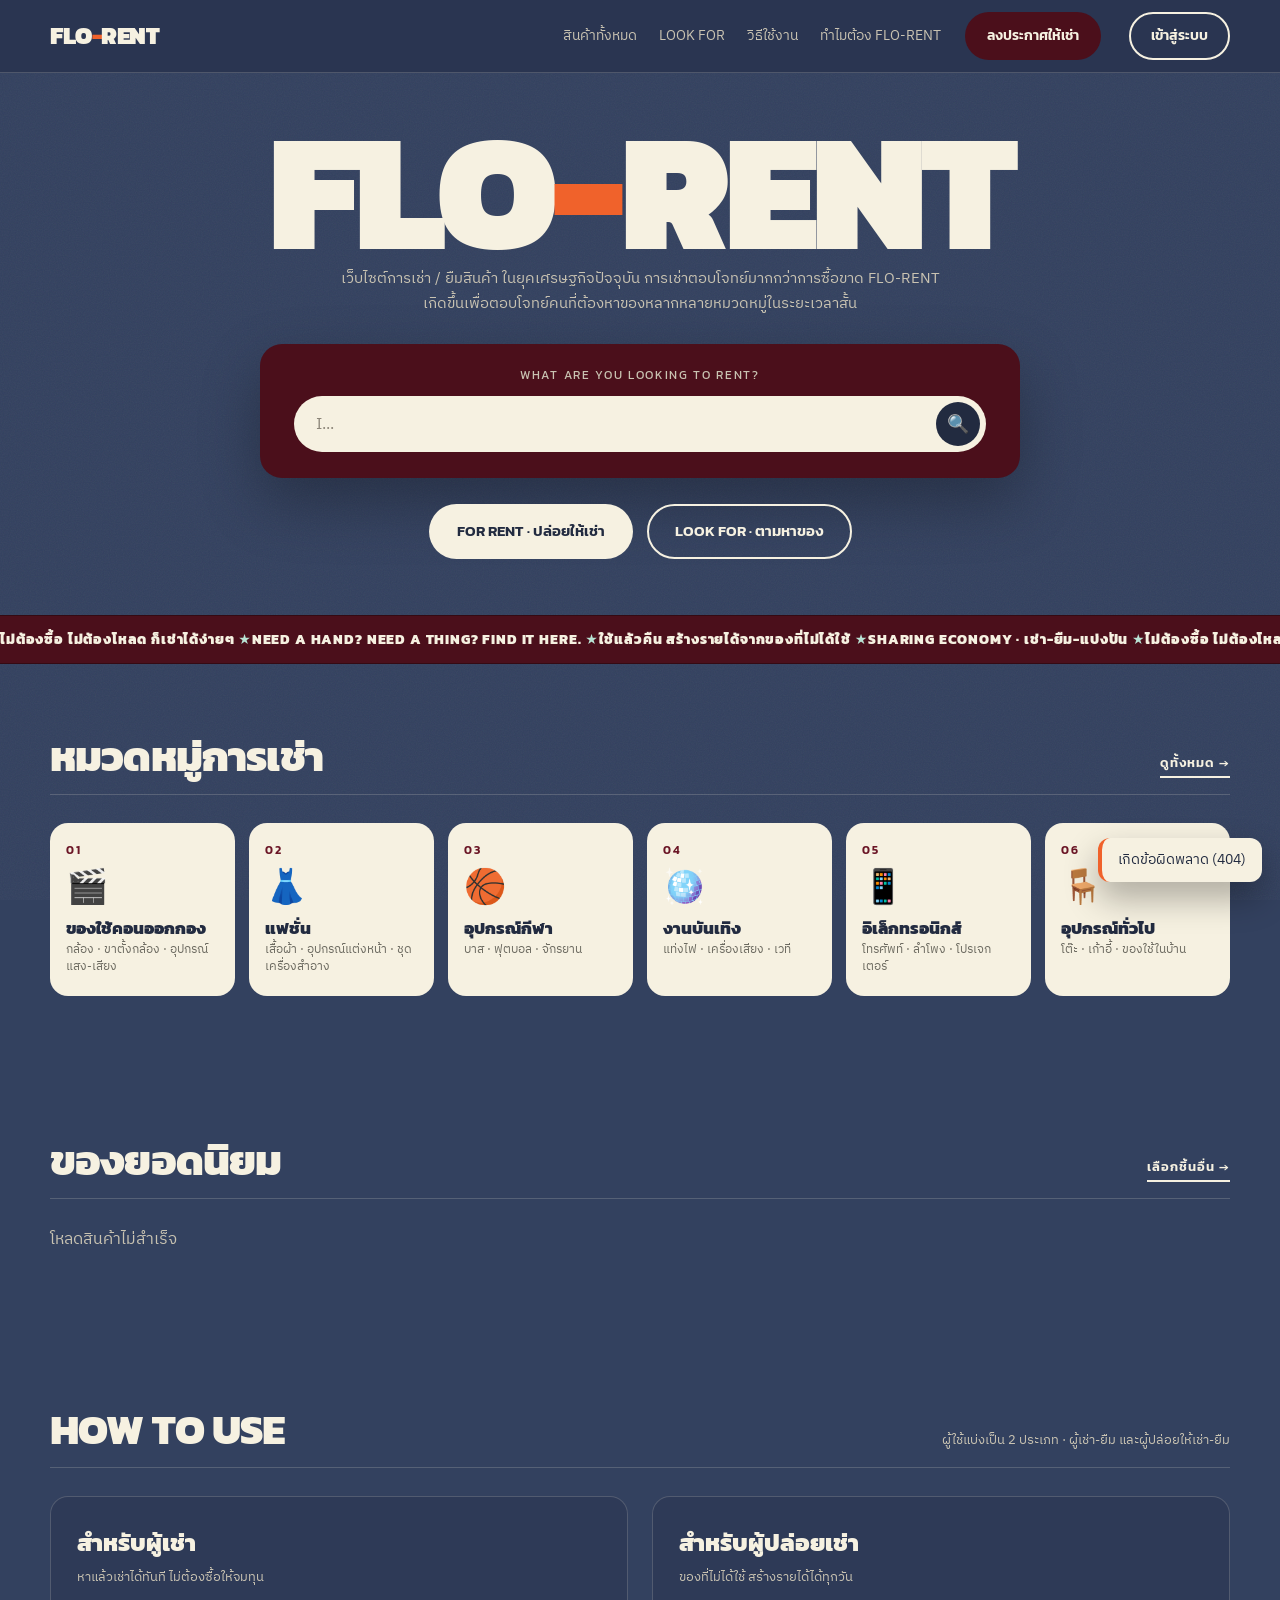
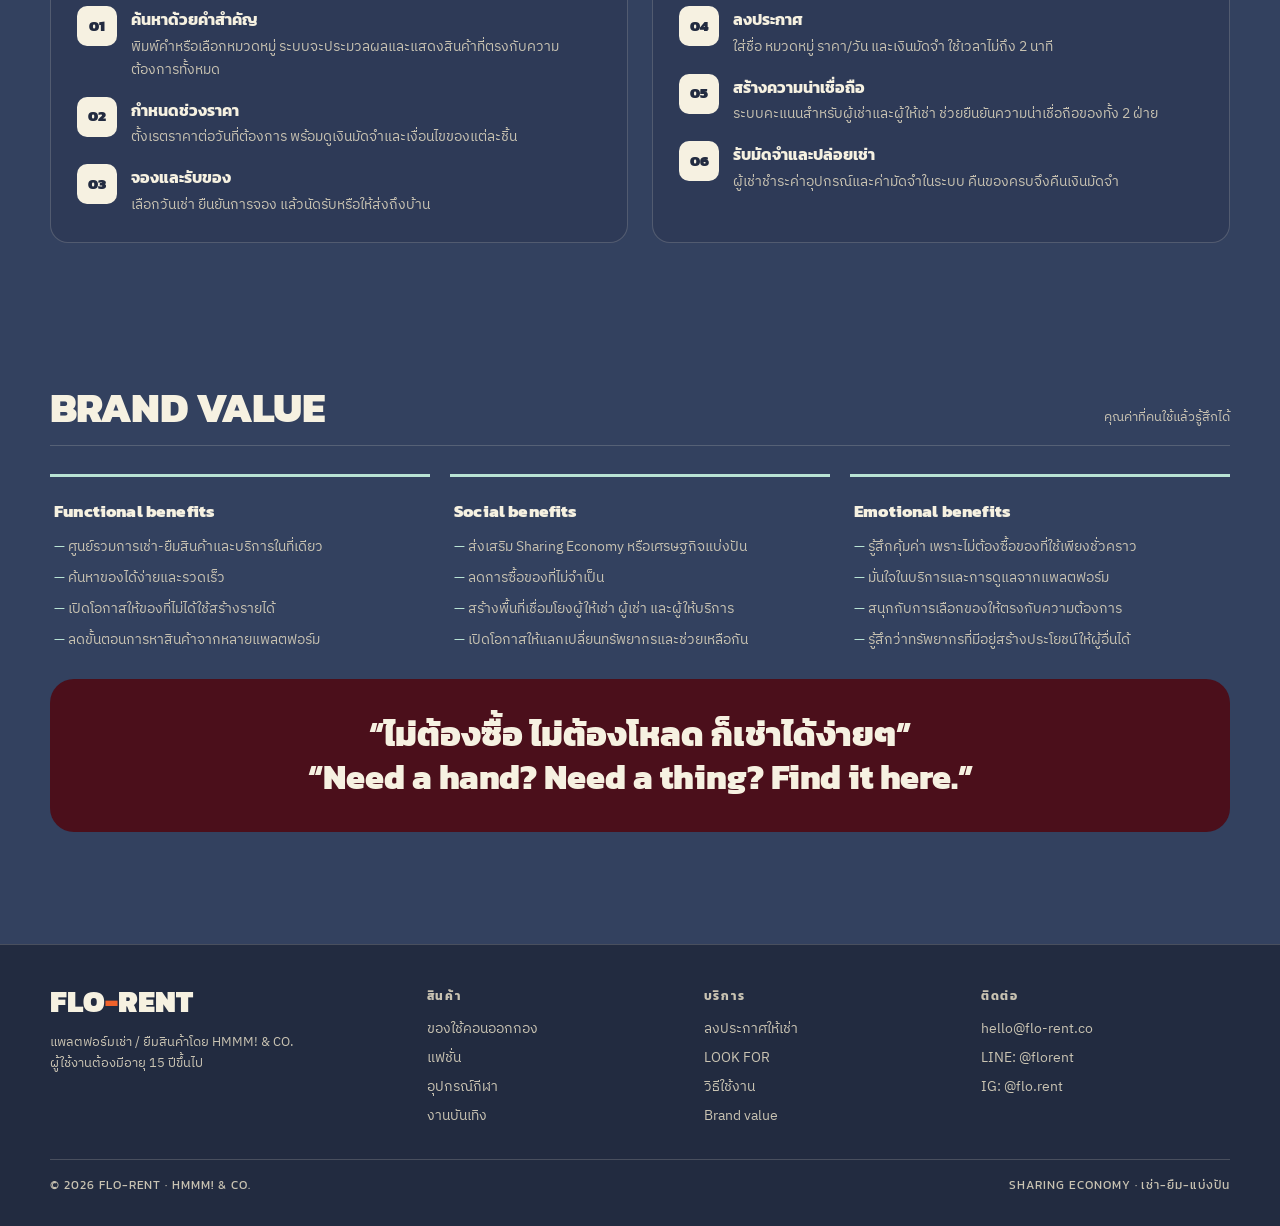
==== flo-rent-main/flo-rent-web/public/index.html @ ba498a07 "Initial commit: FLO-RENT marketplace with wallet, credit and escrow รวมทั้งระบบประกาศเช่า/ตามหา การจ" ====
<!DOCTYPE html>
<html lang="th">
<head>
<meta charset="utf-8">
<meta name="viewport" content="width=device-width, initial-scale=1">
<title>FLO-RENT · เว็บไซต์การเช่า / ยืมสินค้า</title>
<meta name="description" content="FLO-RENT แพลตฟอร์มเช่า-ยืมสินค้าในยุคเศรษฐกิจแบ่งปัน ไม่ต้องซื้อ ไม่ต้องโหลด ก็เช่าได้ง่ายๆ">
<link rel="stylesheet" href="css/style.css">
</head>
<body>
<div class="page">

  <header class="site-header">
    <div class="container header-inner">
      <a class="logo" href="index.html">FLO<span>-</span>RENT</a>
      <nav class="nav">
        <a href="browse.html">สินค้าทั้งหมด</a>
        <a href="look-for.html">LOOK FOR</a>
        <a href="index.html#how">วิธีใช้งาน</a>
        <a href="index.html#value">ทำไมต้อง FLO-RENT</a>
      </nav>
      <a class="btn btn-maroon btn-sm" href="post.html">ลงประกาศให้เช่า</a>
    </div>
  </header>

  <main>
    <section class="hero container">
      <h1 class="wordmark">FLO<em>-</em>RENT</h1>
      <p class="hero-copy">
        เว็บไซต์การเช่า / ยืมสินค้า ในยุคเศรษฐกิจปัจจุบัน การเช่าตอบโจทย์มากกว่าการซื้อขาด
        FLO-RENT เกิดขึ้นเพื่อตอบโจทย์คนที่ต้องหาของหลากหลายหมวดหมู่ในระยะเวลาสั้น
      </p>

      <form class="search-panel" action="browse.html" method="get" data-search-form>
        <p>What are you looking to rent?</p>
        <div class="search-bar">
          <input type="search" name="q" id="hero-search" placeholder="I..." aria-label="ค้นหาสิ่งที่ต้องการเช่า">
          <button type="submit" aria-label="ค้นหา">🔍</button>
        </div>
      </form>

      <div class="hero-actions">
        <a class="btn btn-cream" href="post.html">FOR RENT · ปล่อยให้เช่า</a>
        <a class="btn btn-outline" href="look-for.html">LOOK FOR · ตามหาของ</a>
      </div>
    </section>

    <div class="ticker" aria-hidden="true">
      <div class="ticker-track">
        <span>ไม่ต้องซื้อ ไม่ต้องโหลด ก็เช่าได้ง่ายๆ</span><span>Need a hand? Need a thing? Find it here.</span>
        <span>ใช้แล้วคืน สร้างรายได้จากของที่ไม่ได้ใช้</span><span>Sharing economy · เช่า-ยืม-แบ่งปัน</span>
        <span>ไม่ต้องซื้อ ไม่ต้องโหลด ก็เช่าได้ง่ายๆ</span><span>Need a hand? Need a thing? Find it here.</span>
        <span>ใช้แล้วคืน สร้างรายได้จากของที่ไม่ได้ใช้</span><span>Sharing economy · เช่า-ยืม-แบ่งปัน</span>
      </div>
    </div>

    <section class="section container" id="categories">
      <div class="section-head">
        <h2>หมวดหมู่การเช่า</h2>
        <a class="link-arrow" href="browse.html">ดูทั้งหมด →</a>
      </div>
      <div class="category-grid" id="category-grid"></div>
    </section>

    <section class="section container" id="featured">
      <div class="section-head">
        <h2>ของยอดนิยม</h2>
        <a class="link-arrow" href="browse.html">เลือกชิ้นอื่น →</a>
      </div>
      <div class="grid-4" id="featured-grid"></div>
    </section>

    <section class="section container" id="how">
      <div class="section-head">
        <h2>How to use</h2>
        <span class="muted" style="font-size:13px">ผู้ใช้แบ่งเป็น 2 ประเภท · ผู้เช่า-ยืม และผู้ปล่อยให้เช่า-ยืม</span>
      </div>
      <div class="how-grid">
        <div class="how-col">
          <h3>สำหรับผู้เช่า</h3>
          <p class="tag">หาแล้วเช่าได้ทันที ไม่ต้องซื้อให้จมทุน</p>
          <ol class="steps">
            <li><span class="num">01</span><div><h4>ค้นหาด้วยคำสำคัญ</h4><p>พิมพ์คำหรือเลือกหมวดหมู่ ระบบจะประมวลผลและแสดงสินค้าที่ตรงกับความต้องการทั้งหมด</p></div></li>
            <li><span class="num">02</span><div><h4>กำหนดช่วงราคา</h4><p>ตั้งเรตราคาต่อวันที่ต้องการ พร้อมดูเงินมัดจำและเงื่อนไขของแต่ละชิ้น</p></div></li>
            <li><span class="num">03</span><div><h4>จองและรับของ</h4><p>เลือกวันเช่า ยืนยันการจอง แล้วนัดรับหรือให้ส่งถึงบ้าน</p></div></li>
          </ol>
        </div>
        <div class="how-col">
          <h3>สำหรับผู้ปล่อยเช่า</h3>
          <p class="tag">ของที่ไม่ได้ใช้ สร้างรายได้ได้ทุกวัน</p>
          <ol class="steps">
            <li><span class="num">04</span><div><h4>ลงประกาศ</h4><p>ใส่ชื่อ หมวดหมู่ ราคา/วัน และเงินมัดจำ ใช้เวลาไม่ถึง 2 นาที</p></div></li>
            <li><span class="num">05</span><div><h4>สร้างความน่าเชื่อถือ</h4><p>ระบบคะแนนสำหรับผู้เช่าและผู้ให้เช่า ช่วยยืนยันความน่าเชื่อถือของทั้ง 2 ฝ่าย</p></div></li>
            <li><span class="num">06</span><div><h4>รับมัดจำและปล่อยเช่า</h4><p>ผู้เช่าชำระค่าอุปกรณ์และค่ามัดจำในระบบ คืนของครบจึงคืนเงินมัดจำ</p></div></li>
          </ol>
        </div>
      </div>
    </section>

    <section class="section container" id="value">
      <div class="section-head">
        <h2>Brand value</h2>
        <span class="muted" style="font-size:13px">คุณค่าที่คนใช้แล้วรู้สึกได้</span>
      </div>
      <div class="value-grid">
        <article class="value-card">
          <h3>Functional benefits</h3>
          <ul>
            <li>ศูนย์รวมการเช่า-ยืมสินค้าและบริการในที่เดียว</li>
            <li>ค้นหาของได้ง่ายและรวดเร็ว</li>
            <li>เปิดโอกาสให้ของที่ไม่ได้ใช้สร้างรายได้</li>
            <li>ลดขั้นตอนการหาสินค้าจากหลายแพลตฟอร์ม</li>
          </ul>
        </article>
        <article class="value-card">
          <h3>Social benefits</h3>
          <ul>
            <li>ส่งเสริม Sharing Economy หรือเศรษฐกิจแบ่งปัน</li>
            <li>ลดการซื้อของที่ไม่จำเป็น</li>
            <li>สร้างพื้นที่เชื่อมโยงผู้ให้เช่า ผู้เช่า และผู้ให้บริการ</li>
            <li>เปิดโอกาสให้แลกเปลี่ยนทรัพยากรและช่วยเหลือกัน</li>
          </ul>
        </article>
        <article class="value-card">
          <h3>Emotional benefits</h3>
          <ul>
            <li>รู้สึกคุ้มค่า เพราะไม่ต้องซื้อของที่ใช้เพียงชั่วคราว</li>
            <li>มั่นใจในบริการและการดูแลจากแพลตฟอร์ม</li>
            <li>สนุกกับการเลือกของให้ตรงกับความต้องการ</li>
            <li>รู้สึกว่าทรัพยากรที่มีอยู่สร้างประโยชน์ให้ผู้อื่นได้</li>
          </ul>
        </article>
      </div>
      <div class="quote-band">
        <p>“ไม่ต้องซื้อ ไม่ต้องโหลด ก็เช่าได้ง่ายๆ”<br>“Need a hand? Need a thing? Find it here.”</p>
      </div>
    </section>
  </main>

  <footer class="site-footer">
    <div class="container">
      <div class="footer-grid">
        <div>
          <span class="footer-logo">FLO<span>-</span>RENT</span>
          <p class="footer-note">แพลตฟอร์มเช่า / ยืมสินค้าโดย HMMM! &amp; CO.<br>ผู้ใช้งานต้องมีอายุ 15 ปีขึ้นไป</p>
        </div>
        <div>
          <h4>สินค้า</h4>
          <ul>
            <li><a href="browse.html?cat=crew">ของใช้คอนออกกอง</a></li>
            <li><a href="browse.html?cat=fashion">แฟชั่น</a></li>
            <li><a href="browse.html?cat=sport">อุปกรณ์กีฬา</a></li>
            <li><a href="browse.html?cat=party">งานบันเทิง</a></li>
          </ul>
        </div>
        <div>
          <h4>บริการ</h4>
          <ul>
            <li><a href="post.html">ลงประกาศให้เช่า</a></li>
            <li><a href="look-for.html">LOOK FOR</a></li>
            <li><a href="index.html#how">วิธีใช้งาน</a></li>
            <li><a href="index.html#value">Brand value</a></li>
          </ul>
        </div>
        <div>
          <h4>ติดต่อ</h4>
          <ul>
            <li>hello@flo-rent.co</li>
            <li>LINE: @florent</li>
            <li>IG: @flo.rent</li>
          </ul>
        </div>
      </div>
      <div class="footer-bottom">
        <span>© 2026 FLO-RENT · HMMM! &amp; CO.</span>
        <span>Sharing economy · เช่า-ยืม-แบ่งปัน</span>
      </div>
    </div>
  </footer>
</div>
<script src="js/data.js"></script>
<script src="js/api.js"></script>
<script src="js/app.js"></script>
</body>
</html>
---- flo-rent-main/flo-rent-web/public/css/style.css ----
@import url('https://fonts.googleapis.com/css2?family=Kanit:wght@400;600;800;900&family=IBM+Plex+Sans+Thai:wght@400;500;600&display=swap');

:root {
  --ink: #33415f;
  --ink-2: #2a3550;
  --ink-3: #222b40;
  --cream: #f6f1e1;
  --cream-2: #ece5d1;
  --cream-dim: #c9c3b2;
  --maroon: #4b0f1b;
  --maroon-2: #6b1626;
  --mint: #b9e3d4;
  --yellow: #f6dc66;
  --orange: #f0622b;
  --line: rgba(246, 241, 225, 0.18);
  --radius: 18px;
  --display: 'Kanit', 'Noto Sans Thai', system-ui, sans-serif;
  --body: 'IBM Plex Sans Thai', 'Kanit', system-ui, sans-serif;
}

* { box-sizing: border-box; }

[hidden] { display: none !important; }

html { scroll-behavior: smooth; }

body {
  margin: 0;
  background: var(--ink);
  color: var(--cream);
  font-family: var(--body);
  font-size: 16px;
  line-height: 1.65;
  -webkit-font-smoothing: antialiased;
}

body::before {
  content: '';
  position: fixed;
  inset: 0;
  z-index: 0;
  pointer-events: none;
  opacity: 0.06;
  background-image: url("data:image/svg+xml,%3Csvg xmlns='http://www.w3.org/2000/svg' width='280' height='280'%3E%3Cfilter id='n'%3E%3CfeTurbulence type='fractalNoise' baseFrequency='0.85' numOctaves='3'/%3E%3C/filter%3E%3Crect width='100%25' height='100%25' filter='url(%23n)'/%3E%3C/svg%3E");
}

a { color: inherit; text-decoration: none; }
img { max-width: 100%; }

.page { position: relative; z-index: 1; }

.container {
  width: min(1180px, 100% - 48px);
  margin-inline: auto;
}

/* ---------- typography ---------- */
.display {
  font-family: var(--display);
  font-weight: 900;
  text-transform: uppercase;
  line-height: 0.86;
  letter-spacing: -0.02em;
  margin: 0;
}
.display-sm { font-size: clamp(28px, 4vw, 44px); }
.eyebrow {
  font-family: var(--display);
  text-transform: uppercase;
  letter-spacing: 0.18em;
  font-size: 12px;
  font-weight: 600;
  color: var(--cream-dim);
  margin: 0 0 8px;
}
.muted { color: var(--cream-dim); }
.stars { color: var(--yellow); font-weight: 600; }
h1, h2, h3 { font-family: var(--display); font-weight: 800; }
p { margin: 0 0 12px; }

.section { padding: 72px 0; }
.section-head {
  display: flex;
  align-items: flex-end;
  justify-content: space-between;
  gap: 24px;
  margin-bottom: 28px;
  border-bottom: 1px solid var(--line);
  padding-bottom: 16px;
}
.section-head h2 {
  font-size: clamp(26px, 3.6vw, 42px);
  margin: 0;
  text-transform: uppercase;
  letter-spacing: -0.02em;
  line-height: 1;
}
.link-arrow {
  font-family: var(--display);
  font-weight: 600;
  text-transform: uppercase;
  font-size: 13px;
  letter-spacing: 0.08em;
  white-space: nowrap;
  border-bottom: 2px solid var(--cream);
  padding-bottom: 2px;
}

/* ---------- header ---------- */
.site-header {
  position: sticky;
  top: 0;
  z-index: 30;
  background: rgba(42, 53, 80, 0.94);
  backdrop-filter: blur(10px);
  border-bottom: 1px solid var(--line);
}
.header-inner {
  display: flex;
  align-items: center;
  gap: 24px;
  min-height: 72px;
}
.logo {
  font-family: var(--display);
  font-weight: 900;
  font-size: 24px;
  letter-spacing: -0.02em;
  text-transform: uppercase;
  line-height: 1;
}
.logo span { color: var(--orange); }
.nav {
  display: flex;
  gap: 22px;
  margin-left: auto;
  font-size: 14px;
}
.nav a { color: var(--cream-dim); transition: color 0.15s ease; }
.nav a:hover, .nav a.is-active { color: var(--cream); }

/* ---------- buttons ---------- */
.btn {
  display: inline-flex;
  align-items: center;
  justify-content: center;
  gap: 8px;
  font-family: var(--display);
  font-weight: 600;
  font-size: 15px;
  padding: 13px 26px;
  border-radius: 999px;
  border: 2px solid transparent;
  cursor: pointer;
  transition: transform 0.15s ease, background 0.15s ease, color 0.15s ease;
  text-align: center;
}
.btn:hover { transform: translateY(-2px); }
.btn:focus-visible, a:focus-visible, button:focus-visible, input:focus-visible, select:focus-visible, textarea:focus-visible {
  outline: 3px solid var(--yellow);
  outline-offset: 2px;
}
.btn-maroon { background: var(--maroon); color: var(--cream); }
.btn-maroon:hover { background: var(--maroon-2); }
.btn-cream { background: var(--cream); color: var(--ink-3); }
.btn-outline { background: transparent; color: var(--cream); border-color: var(--cream); }
.btn-outline:hover { background: var(--cream); color: var(--ink-3); }
.btn-sm { padding: 10px 20px; font-size: 14px; }
.btn-block { display: flex; width: 100%; }

/* ---------- hero ---------- */
.hero { padding: 48px 0 56px; text-align: center; }
.hero .wordmark {
  font-family: var(--display);
  font-weight: 900;
  text-transform: uppercase;
  font-size: clamp(56px, 14vw, 168px);
  line-height: 0.82;
  letter-spacing: -0.035em;
  margin: 0 auto 8px;
}
.hero .wordmark em { font-style: normal; color: var(--orange); }
.hero-sub {
  font-family: var(--display);
  font-size: clamp(17px, 2.2vw, 24px);
  font-weight: 600;
  margin: 18px 0 6px;
}
.hero-copy {
  max-width: 620px;
  margin: 0 auto 28px;
  color: var(--cream-dim);
  font-size: 15px;
}

.search-panel {
  background: var(--maroon);
  border-radius: 22px;
  padding: 22px clamp(18px, 3vw, 34px) 26px;
  max-width: 760px;
  margin: 0 auto 26px;
  box-shadow: 0 24px 60px rgba(0, 0, 0, 0.28);
}
.search-panel p {
  font-family: var(--display);
  text-transform: uppercase;
  letter-spacing: 0.14em;
  font-size: 12px;
  color: var(--cream-dim);
  margin-bottom: 10px;
}
.search-bar {
  display: flex;
  gap: 8px;
  background: var(--cream);
  border-radius: 999px;
  padding: 6px 6px 6px 22px;
  align-items: center;
}
.search-bar input {
  flex: 1;
  border: 0;
  background: transparent;
  font-family: var(--body);
  font-size: 16px;
  color: var(--ink-3);
  min-width: 0;
  padding: 8px 0;
}
.search-bar input::placeholder { color: #8b8578; }
.search-bar button {
  border: 0;
  background: var(--ink-3);
  color: var(--cream);
  width: 44px;
  height: 44px;
  border-radius: 50%;
  font-size: 18px;
  cursor: pointer;
  flex: none;
}
.search-bar button:hover { background: var(--maroon); }

.hero-actions { display: flex; gap: 14px; justify-content: center; flex-wrap: wrap; }
.hero-actions .btn { min-width: 190px; }

/* ---------- ticker ---------- */
.ticker {
  background: var(--maroon);
  border-block: 1px solid rgba(0, 0, 0, 0.3);
  overflow: hidden;
  position: relative;
  z-index: 1;
}
.ticker-track {
  display: flex;
  width: max-content;
  animation: ticker 32s linear infinite;
}
.ticker-track span {
  font-family: var(--display);
  font-weight: 800;
  text-transform: uppercase;
  letter-spacing: 0.06em;
  font-size: 14px;
  padding: 12px 0;
  white-space: nowrap;
}
.ticker-track span::after { content: ' ★ '; color: var(--mint); }
@keyframes ticker { from { transform: translateX(0); } to { transform: translateX(-50%); } }
@media (prefers-reduced-motion: reduce) { .ticker-track { animation: none; } }

/* ---------- categories ---------- */
.category-grid {
  display: grid;
  grid-template-columns: repeat(6, 1fr);
  gap: 14px;
}
.cat-card {
  display: flex;
  flex-direction: column;
  gap: 4px;
  background: var(--cream);
  color: var(--ink-3);
  border-radius: var(--radius);
  padding: 18px 16px 20px;
  position: relative;
  min-height: 168px;
  transition: transform 0.18s ease, box-shadow 0.18s ease;
}
.cat-card:hover { transform: translateY(-4px); box-shadow: 0 18px 34px rgba(0, 0, 0, 0.28); }
.cat-num {
  font-family: var(--display);
  font-weight: 600;
  font-size: 12px;
  letter-spacing: 0.14em;
  color: var(--maroon-2);
}
.cat-emoji { font-size: 34px; line-height: 1; margin: 6px 0 10px; }
.cat-name { font-family: var(--display); font-weight: 800; font-size: 17px; line-height: 1.15; }
.cat-sub { font-size: 12px; color: #6c6a60; line-height: 1.4; }

/* ---------- item grid ---------- */
.grid-4 { display: grid; grid-template-columns: repeat(4, 1fr); gap: 20px; }
.grid-3 { display: grid; grid-template-columns: repeat(3, 1fr); gap: 20px; }

.item-card {
  background: var(--cream);
  color: var(--ink-3);
  border-radius: var(--radius);
  overflow: hidden;
  display: flex;
  flex-direction: column;
  transition: transform 0.18s ease, box-shadow 0.18s ease;
}
.item-card:hover { transform: translateY(-4px); box-shadow: 0 20px 40px rgba(0, 0, 0, 0.3); }
.item-body { padding: 14px 16px 18px; display: flex; flex-direction: column; gap: 4px; }
.item-title { font-size: 15px; margin: 0; line-height: 1.35; min-height: 40px; }
.item-meta { font-size: 12px; color: #6c6a60; margin: 0; }
.item-meta .stars { color: var(--maroon-2); }
.item-price { margin: 6px 0 0; display: flex; align-items: baseline; gap: 4px; }
.item-price strong { font-family: var(--display); font-size: 22px; font-weight: 900; }
.item-price span { font-size: 12px; color: #6c6a60; }
.item-fine { font-size: 11.5px; color: #7d7a6f; margin: 0; }

.thumb {
  position: relative;
  aspect-ratio: 4 / 3;
  display: flex;
  align-items: center;
  justify-content: center;
  background: var(--ink-2);
}
.thumb-lg { aspect-ratio: 1 / 1; border-radius: 24px; margin-bottom: 24px; }
.thumb-emoji { font-size: clamp(44px, 6vw, 76px); filter: drop-shadow(0 10px 18px rgba(0, 0, 0, 0.35)); }
.thumb .chip { position: absolute; top: 10px; left: 10px; }
.thumb-crew    { background: linear-gradient(150deg, #2b3a55, #556b8f); }
.thumb-fashion { background: linear-gradient(150deg, #4b0f1b, #8c3340); }
.thumb-sport   { background: linear-gradient(150deg, #1f4d3f, #4b9377); }
.thumb-party   { background: linear-gradient(150deg, #3b1f4d, #7a4597); }
.thumb-gadget  { background: linear-gradient(150deg, #23344f, #3d6f92); }
.thumb-general { background: linear-gradient(150deg, #4a3a20, #96804d); }

.chip {
  display: inline-flex;
  align-items: center;
  gap: 6px;
  font-family: var(--display);
  font-size: 11px;
  font-weight: 600;
  letter-spacing: 0.06em;
  text-transform: uppercase;
  padding: 5px 11px;
  border-radius: 999px;
  background: rgba(34, 43, 64, 0.72);
  color: var(--cream);
  white-space: nowrap;
}
.chip-light { background: rgba(246, 241, 225, 0.9); color: var(--ink-3); }

/* ---------- how to use ---------- */
.how-grid { display: grid; grid-template-columns: 1fr 1fr; gap: 24px; }
.how-col {
  border: 1px solid var(--line);
  border-radius: var(--radius);
  padding: 26px;
  background: rgba(42, 53, 80, 0.5);
}
.how-col h3 {
  font-size: 24px;
  text-transform: uppercase;
  margin: 0 0 4px;
}
.how-col .tag { font-size: 13px; color: var(--cream-dim); }
.steps { list-style: none; margin: 18px 0 0; padding: 0; display: grid; gap: 16px; }
.steps li { display: grid; grid-template-columns: 40px 1fr; gap: 14px; align-items: start; }
.steps .num {
  font-family: var(--display);
  font-weight: 900;
  font-size: 15px;
  background: var(--cream);
  color: var(--ink-3);
  border-radius: 10px;
  display: grid;
  place-items: center;
  height: 40px;
}
.steps h4 { margin: 0 0 2px; font-family: var(--display); font-size: 16px; }
.steps p { margin: 0; font-size: 14px; color: var(--cream-dim); }

/* ---------- value ---------- */
.value-grid { display: grid; grid-template-columns: repeat(3, 1fr); gap: 20px; margin-bottom: 28px; }
.value-card {
  border-top: 3px solid var(--mint);
  padding: 20px 4px 0;
}
.value-card h3 { font-size: 17px; margin: 0 0 10px; letter-spacing: 0.01em; }
.value-card ul { margin: 0; padding: 0; list-style: none; display: grid; gap: 8px; font-size: 14px; color: var(--cream-dim); }
.value-card li::before { content: '— '; color: var(--mint); }
.quote-band {
  background: var(--maroon);
  border-radius: 24px;
  padding: 34px clamp(20px, 4vw, 48px);
  text-align: center;
}
.quote-band p {
  font-family: var(--display);
  font-weight: 800;
  font-size: clamp(20px, 3.2vw, 34px);
  line-height: 1.25;
  margin: 0;
}

/* ---------- footer ---------- */
.site-footer {
  position: relative;
  z-index: 1;
  margin-top: 40px;
  border-top: 1px solid var(--line);
  background: var(--ink-3);
  padding: 42px 0 30px;
}
.footer-grid {
  display: grid;
  grid-template-columns: 1.4fr 1fr 1fr 1fr;
  gap: 28px;
}
.footer-grid h4 {
  font-family: var(--display);
  text-transform: uppercase;
  font-size: 12px;
  letter-spacing: 0.14em;
  color: var(--cream-dim);
  margin: 0 0 10px;
}
.footer-grid ul { list-style: none; margin: 0; padding: 0; display: grid; gap: 6px; font-size: 14px; color: var(--cream-dim); }
.footer-grid a:hover { color: var(--cream); }
.footer-logo {
  font-family: var(--display);
  font-weight: 900;
  font-size: 30px;
  line-height: 1;
  text-transform: uppercase;
}
.footer-logo span { color: var(--orange); }
.footer-note { font-size: 13px; color: var(--cream-dim); margin-top: 10px; max-width: 260px; }
.footer-bottom {
  margin-top: 32px;
  padding-top: 16px;
  border-top: 1px solid var(--line);
  display: flex;
  justify-content: space-between;
  gap: 12px;
  flex-wrap: wrap;
  font-size: 12px;
  color: var(--cream-dim);
  text-transform: uppercase;
  letter-spacing: 0.08em;
  font-family: var(--display);
}

/* ---------- page header / filters ---------- */
.page-head { padding: 44px 0 24px; }
.page-head h1 {
  font-size: clamp(32px, 5vw, 60px);
  margin: 0 0 6px;
  text-transform: uppercase;
  letter-spacing: -0.02em;
  line-height: 0.95;
}
.page-head p { color: var(--cream-dim); max-width: 640px; margin: 10px 0 0; font-size: 15px; }

.filter-panel {
  display: grid;
  gap: 16px;
  background: rgba(42, 53, 80, 0.6);
  border: 1px solid var(--line);
  border-radius: var(--radius);
  padding: 20px;
  margin-bottom: 26px;
}
.filter-row { display: flex; gap: 12px; flex-wrap: wrap; align-items: flex-end; }
.filter-cats { display: flex; gap: 8px; flex-wrap: wrap; }
.chip-filter {
  background: transparent;
  border: 1px solid var(--line);
  color: var(--cream-dim);
  cursor: pointer;
  padding: 8px 14px;
  font-size: 12px;
  text-transform: none;
  letter-spacing: 0;
}
.chip-filter:hover { color: var(--cream); border-color: var(--cream-dim); }
.chip-filter.is-active { background: var(--cream); color: var(--ink-3); border-color: var(--cream); }

.field { display: grid; gap: 6px; font-size: 13px; }
.field > span { font-family: var(--display); font-size: 12px; letter-spacing: 0.1em; text-transform: uppercase; color: var(--cream-dim); }
.field input, .field select, .field textarea {
  font-family: var(--body);
  font-size: 15px;
  padding: 11px 14px;
  border-radius: 12px;
  border: 1px solid var(--line);
  background: var(--ink-3);
  color: var(--cream);
  width: 100%;
}
.field textarea { min-height: 110px; resize: vertical; line-height: 1.6; }
.field input::placeholder, .field textarea::placeholder { color: #7f8798; }
.field-inline { display: flex; gap: 12px; }

.result-bar {
  display: flex;
  justify-content: space-between;
  align-items: center;
  gap: 16px;
  margin-bottom: 18px;
  flex-wrap: wrap;
}
.result-bar #result-count {
  font-family: var(--display);
  text-transform: uppercase;
  letter-spacing: 0.1em;
  font-size: 12px;
  color: var(--cream-dim);
}

/* ---------- detail ---------- */
.crumbs { font-size: 13px; color: var(--cream-dim); padding: 28px 0 18px; }
.crumbs a:hover { color: var(--cream); }
.detail { display: grid; grid-template-columns: 1.6fr 1fr; gap: 34px; align-items: start; padding-bottom: 64px; }
.detail-title { font-size: clamp(26px, 3.4vw, 40px); line-height: 1.1; margin: 0 0 8px; }
.detail-h2 {
  font-family: var(--display);
  text-transform: uppercase;
  font-size: 13px;
  letter-spacing: 0.14em;
  color: var(--cream-dim);
  margin: 26px 0 8px;
  border-bottom: 1px solid var(--line);
  padding-bottom: 8px;
}
.checklist { margin: 0; padding: 0; list-style: none; display: grid; gap: 8px; font-size: 14px; color: var(--cream-dim); }
.checklist li::before { content: '✓ '; color: var(--mint); }

.booking-card {
  background: var(--cream);
  color: var(--ink-3);
  border-radius: 24px;
  padding: 24px;
  position: sticky;
  top: 96px;
}
.booking-card .eyebrow { color: var(--maroon-2); }
.booking-price { display: flex; align-items: baseline; gap: 6px; margin: 0 0 2px; }
.booking-price strong { font-family: var(--display); font-weight: 900; font-size: 34px; }
.booking-price span { font-size: 13px; color: #6c6a60; }
.booking-form { display: grid; gap: 12px; margin-top: 16px; }
.booking-form .field > span { color: #6c6a60; }
.booking-form input { background: #fff; color: var(--ink-3); border-color: #d7d0bd; }
.booking-summary { font-size: 14px; border-top: 1px dashed #cfc7b3; padding-top: 12px; }
.summary-row { display: flex; justify-content: space-between; gap: 12px; padding: 3px 0; }
.summary-total { font-family: var(--display); font-weight: 800; font-size: 17px; border-top: 1px solid #ded6c2; margin-top: 6px; padding-top: 8px; }
.warn { color: var(--maroon); font-weight: 600; margin: 0; }
.fine-print { font-size: 11.5px; color: #7d7a6f; margin: 0; line-height: 1.5; }
.success { display: grid; gap: 8px; }
.success .eyebrow { color: var(--maroon-2); }
.success-wide {
  background: var(--cream);
  color: var(--ink-3);
  border-radius: 24px;
  padding: 32px;
  max-width: 640px;
}
.success-actions { display: flex; gap: 12px; flex-wrap: wrap; margin-top: 12px; }

/* ---------- forms (post / look for) ---------- */
.form-card {
  background: rgba(42, 53, 80, 0.6);
  border: 1px solid var(--line);
  border-radius: 24px;
  padding: clamp(20px, 3vw, 34px);
}
.form-grid { display: grid; grid-template-columns: 1fr 1fr; gap: 16px; }
.form-grid .span-2 { grid-column: span 2; }
.form-actions { display: flex; gap: 12px; flex-wrap: wrap; margin-top: 20px; }

.request-list { display: grid; gap: 12px; }
.request-card {
  display: grid;
  grid-template-columns: auto 1fr auto;
  gap: 16px;
  align-items: center;
  background: var(--cream);
  color: var(--ink-3);
  border-radius: var(--radius);
  padding: 16px 18px;
}
.request-card h3 { font-size: 16px; margin: 0 0 2px; }
.request-card .item-meta { color: #6c6a60; }
.request-card .chip-light { background: var(--ink-3); color: var(--cream); }
.request-body { min-width: 0; }
.request-actions { display: flex; align-items: center; gap: 10px; flex-wrap: wrap; margin-top: 10px; }
.offer-count { font-size: 12.5px; color: #6c6a60; }
.offer-slot { margin-top: 12px; }
.offer-form { display: grid; gap: 12px; }
.offer-form .field > span { color: #6c6a60; }
.offer-form .field input, .offer-form .field select { background: #fff; color: var(--ink-3); border-color: #d7d0bd; }
.offer-form .form-actions { margin-top: 0; }
.offer-empty { margin: 8px 0 0; font-size: 13.5px; color: #6c6a60; }
.offer-empty a { color: var(--maroon); text-decoration: underline; }
.offer-list { margin: 10px 0 0; padding-left: 18px; display: grid; gap: 6px; font-size: 13.5px; color: #4a473d; }
.offer-list a { color: var(--maroon); text-decoration: underline; }

/* ---------- แผนที่ปักหมุด + ปฏิทินสถานะ ---------- */
.pick-map { height: 240px; border-radius: 16px; overflow: hidden; border: 1px solid var(--line); background: rgba(34, 43, 64, 0.6); }
.detail-map { height: 260px; border-radius: 16px; overflow: hidden; border: 1px solid var(--line); margin: 4px 0 10px; }
.pin-marker { display: grid; place-items: center; font-size: 22px; filter: drop-shadow(0 4px 6px rgba(0, 0, 0, 0.35)); }
.field-hint { margin: 0; font-size: 12.5px; line-height: 1.5; color: var(--cream-dim); }
.cal { background: rgba(34, 43, 64, 0.55); border: 1px solid var(--line); border-radius: 16px; padding: 14px; display: grid; gap: 10px; }
.cal-head { display: flex; align-items: center; justify-content: space-between; gap: 8px; }
.cal-head strong { font-family: var(--display); font-size: 14px; letter-spacing: 0.04em; color: var(--cream); }
.cal-nav { border: 1px solid var(--line); background: transparent; color: var(--cream); width: 30px; height: 30px; border-radius: 999px; font-size: 16px; line-height: 1; cursor: pointer; }
.cal-nav:hover { background: var(--cream); color: var(--ink-3); }
.cal-grid { display: grid; grid-template-columns: repeat(7, 1fr); gap: 4px; }
.cal-dow { text-align: center; font-size: 11px; color: var(--cream-dim); font-family: var(--display); text-transform: uppercase; }
.cal-day { border: 1px solid transparent; background: rgba(246, 241, 225, 0.08); color: var(--cream); border-radius: 9px; padding: 7px 0; font-family: var(--body); font-size: 13px; cursor: pointer; }
.cal-day.is-empty { background: transparent; cursor: default; }
.cal-day:hover:not(.is-empty):not(:disabled) { border-color: var(--cream-dim); }
.cal-day.is-busy { background: var(--maroon); color: var(--cream); border-color: var(--maroon-2); }
.cal-day:disabled { cursor: default; }
.cal-day.is-past { opacity: 0.3; }
.cal-day.is-past.is-busy { opacity: 0.45; }
.cal-legend { display: flex; flex-wrap: wrap; gap: 14px; font-size: 12px; color: var(--cream-dim); }
.cal-legend span { display: inline-flex; align-items: center; gap: 6px; }
.cal-dot { width: 10px; height: 10px; border-radius: 3px; background: rgba(246, 241, 225, 0.25); display: inline-block; }
.cal-dot.is-busy { background: var(--maroon-2); }
.leaflet-container { font-family: var(--body); }
.leaflet-container a { color: var(--ink-2); }

/* ปฏิทินเลือกช่วงวันนการจอง (ธีมสว่างบนการ์ดครีม) */
.cal-light { background: #fff; border-color: #d7d0bd; }
.cal-light .cal-head strong { color: var(--ink-3); }
.cal-light .cal-nav { border-color: #d7d0bd; color: var(--ink-3); }
.cal-light .cal-nav:hover { background: var(--ink-3); color: var(--cream); border-color: var(--ink-3); }
.cal-light .cal-dow { color: #6c6a60; }
.cal-light .cal-day { background: #f3efe2; color: var(--ink-3); }
.cal-light .cal-day.is-empty { background: transparent; }
.cal-light .cal-day:hover:not(.is-empty):not(:disabled) { border-color: var(--ink-3); }
.cal-light .cal-day.is-blocked { background: #efe9da; color: #a89e88; text-decoration: line-through; }
.cal-light .cal-day.is-selected { background: var(--maroon); color: var(--cream); border-color: var(--maroon); }
.cal-light .cal-legend { color: #6c6a60; }
.cal-light .cal-dot { background: #e2dcc9; }
.cal-light .cal-dot.is-selected { background: var(--maroon); }
.cal-light .cal-dot.is-blocked { background: #c9c0aa; }
.cal-booking .cal-day { padding: 6px 0; font-size: 12.5px; }
.booking-range { display: flex; align-items: baseline; justify-content: space-between; gap: 8px; font-size: 12.5px; color: #6c6a60; }
.booking-range strong { font-family: var(--display); font-size: 13.5px; color: var(--ink-3); }

.notice {
  border-left: 3px solid var(--mint);
  padding: 10px 0 10px 14px;
  font-size: 14px;
  color: var(--mint);
  margin: 0 0 18px;
}

.empty { text-align: center; padding: 60px 20px; display: grid; gap: 12px; justify-items: center; }
.empty .muted { margin: 0; }

/* ---------- responsive ---------- */
/* ---------- account / auth ---------- */
.account-nav { display: flex; align-items: center; gap: 12px; margin-left: 4px; }
.account-link { font-size: 13px; color: var(--cream-dim); }
.account-link:hover { color: var(--cream); }
.account-chip {
  display: inline-flex;
  align-items: center;
  gap: 8px;
  background: var(--cream);
  color: var(--ink-3);
  border-radius: 999px;
  padding: 5px 14px 5px 5px;
  font-family: var(--display);
  font-weight: 600;
  font-size: 13px;
}
.account-chip:hover { background: #fff; }
.avatar {
  display: grid;
  place-items: center;
  flex: none;
  width: 36px;
  height: 36px;
  border-radius: 50%;
  background: var(--maroon);
  color: var(--cream);
  font-size: 18px;
}
.avatar-sm { width: 26px; height: 26px; font-size: 14px; }
.avatar-lg { width: 84px; height: 84px; font-size: 42px; margin-inline: auto; }

.auth-wrap {
  display: grid;
  grid-template-columns: 1.15fr 0.85fr;
  gap: 26px;
  align-items: start;
  padding-bottom: 64px;
}
.auth-card { background: var(--cream); color: var(--ink-3); border-radius: 24px; padding: clamp(22px, 3vw, 34px); }
.auth-card h2 { margin: 8px 0 6px; font-size: 26px; line-height: 1.15; }
.auth-card .field > span { color: #6c6a60; }
.auth-card .field input, .auth-card .field select { background: #fff; color: var(--ink-3); border-color: #d7d0bd; }
.auth-tabs { display: flex; gap: 6px; background: var(--ink-3); border-radius: 999px; padding: 5px; margin-bottom: 20px; }
.auth-tab {
  flex: 1;
  border: 0;
  background: transparent;
  color: var(--cream-dim);
  font-family: var(--display);
  font-weight: 600;
  font-size: 14px;
  padding: 9px 6px;
  border-radius: 999px;
  cursor: pointer;
}
.auth-tab.is-active { background: var(--cream); color: var(--ink-3); }
.auth-aside h3 { font-size: 18px; margin: 0 0 10px; text-transform: none; letter-spacing: 0; }
.auth-aside ul { margin: 0 0 16px; padding: 0; list-style: none; display: grid; gap: 8px; font-size: 14px; color: var(--cream-dim); }
.auth-aside li::before { content: '— '; color: var(--mint); }
.form-msg { display: none; font-size: 13.5px; margin: 4px 0 0; padding: 9px 12px; border-radius: 10px; }
.form-msg.is-error { display: block; background: #fbe1dc; color: #8a2318; }
.form-msg.is-ok { display: block; background: #ddf1e7; color: #1c5741; }
.form-msg a { text-decoration: underline; }

/* ---------- profile ---------- */
.profile-grid { display: grid; grid-template-columns: 340px 1fr; gap: 26px; align-items: start; padding-bottom: 64px; }
.profile-card { background: var(--cream); color: var(--ink-3); border-radius: 24px; padding: 26px; text-align: center; }
.profile-card h2 { font-size: 22px; margin: 12px 0 2px; line-height: 1.2; }
.profile-card .item-meta { color: #6c6a60; margin: 0 0 4px; }
.profile-card .stars { color: var(--maroon-2); }
.stat-grid { display: grid; grid-template-columns: 1fr 1fr; gap: 8px; margin-top: 16px; text-align: left; }
.stat { background: rgba(51, 65, 95, 0.07); border-radius: 12px; padding: 10px 12px; }
.stat b { display: block; font-family: var(--display); font-size: 19px; line-height: 1.3; }
.stat span { display: block; font-size: 11.5px; line-height: 1.3; color: #6c6a60; }
.avatar-pick { display: flex; flex-wrap: wrap; gap: 6px; }
.avatar-pick button { background: #fff; border: 1px solid #d7d0bd; border-radius: 10px; font-size: 18px; line-height: 1; padding: 7px 9px; cursor: pointer; }
.avatar-pick button.is-active { border-color: var(--maroon); background: #f8e7ea; box-shadow: 0 0 0 1px var(--maroon); }

/* ---------- booking history ---------- */
.stat-strip { display: flex; gap: 10px; flex-wrap: wrap; margin-bottom: 22px; }
.stat-strip .stat { flex: 1; min-width: 130px; background: rgba(246, 241, 225, 0.07); border: 1px solid var(--line); border-radius: 14px; padding: 12px 16px; }
.stat-strip .stat b { color: var(--cream); }
.stat-strip .stat span { color: var(--cream-dim); }
.tabs { display: flex; gap: 8px; flex-wrap: wrap; margin-bottom: 20px; }
.tab {
  border: 1px solid var(--line);
  background: transparent;
  color: var(--cream-dim);
  border-radius: 999px;
  padding: 8px 16px;
  font-family: var(--display);
  font-size: 13px;
  cursor: pointer;
}
.tab:hover { color: var(--cream); border-color: var(--cream-dim); }
.tab.is-active { background: var(--cream); color: var(--ink-3); border-color: var(--cream); }
.booking-list { display: grid; gap: 14px; padding-bottom: 64px; }
.booking-item {
  display: grid;
  grid-template-columns: 88px 1fr auto;
  gap: 18px;
  align-items: center;
  background: var(--cream);
  color: var(--ink-3);
  border-radius: 20px;
  padding: 14px 18px;
}
.booking-thumb { width: 88px; height: 88px; border-radius: 14px; font-size: 34px; }
.booking-item h2 { font-size: 17px; margin: 2px 0; line-height: 1.3; }
.booking-item h2 a:hover { text-decoration: underline; }
.booking-item .item-meta { color: #6c6a60; margin: 0; }
.booking-code { font-family: var(--display); font-size: 11.5px; letter-spacing: 0.08em; text-transform: uppercase; color: #7d7a6f; }
.booking-side { display: grid; gap: 4px; justify-items: end; text-align: right; }
.booking-side strong { font-family: var(--display); font-size: 20px; line-height: 1.1; }
.booking-actions { display: flex; gap: 8px; flex-wrap: wrap; margin-top: 10px; }
.badge {
  display: inline-flex;
  align-items: center;
  font-family: var(--display);
  font-size: 11px;
  font-weight: 600;
  text-transform: uppercase;
  letter-spacing: 0.06em;
  padding: 5px 11px;
  border-radius: 999px;
  background: #e5e0d2;
  color: #4a473d;
}
.badge-pending { background: #fdf0c8; color: #7a5c05; }
.badge-active { background: #dff1e9; color: #1f5b45; }
.badge-returned { background: #e4e8f3; color: #33415f; }
.badge-cancelled { background: #f1e3e1; color: #7a2f2a; }
.btn-mini {
  border: 0;
  background: var(--maroon);
  color: var(--cream);
  border-radius: 999px;
  padding: 8px 16px;
  font-family: var(--display);
  font-weight: 600;
  font-size: 13px;
  cursor: pointer;
}
.btn-mini:hover { background: var(--maroon-2); }
.btn-ghost {
  display: inline-flex;
  align-items: center;
  justify-content: center;
  border: 1.5px solid #cfc7b3;
  background: transparent;
  color: var(--ink-3);
  border-radius: 999px;
  padding: 8px 16px;
  font-family: var(--display);
  font-weight: 600;
  font-size: 13px;
  cursor: pointer;
}
.btn-ghost:hover { background: var(--ink-3); color: var(--cream); border-color: var(--ink-3); }

@media (max-width: 1000px) {
  .grid-4 { grid-template-columns: repeat(3, 1fr); }
  .profile-grid, .auth-wrap { grid-template-columns: 1fr; }
  .category-grid { grid-template-columns: repeat(3, 1fr); }
  .detail { grid-template-columns: 1fr; }
  .booking-card { position: static; }
  .footer-grid { grid-template-columns: 1fr 1fr; }
}
@media (max-width: 760px) {
  .container { width: calc(100% - 32px); }
  .nav { display: none; }
  .header-inner { justify-content: space-between; }
  .logo { font-size: 20px; }
  .grid-4, .grid-3 { grid-template-columns: repeat(2, 1fr); gap: 14px; }
  .category-grid { grid-template-columns: repeat(2, 1fr); }
  .cat-card { min-height: 150px; }
  .how-grid, .value-grid, .form-grid { grid-template-columns: 1fr; }
  .form-grid .span-2 { grid-column: auto; }
  .section { padding: 52px 0; }
  .hero { padding: 32px 0 40px; }
  .search-panel { padding: 18px 16px 20px; }
  .hero-actions .btn { flex: 1; min-width: 140px; }
  .lookfor-layout { grid-template-columns: 1fr !important; }
  .account-link { display: none; }
  .booking-item { grid-template-columns: 64px 1fr; }
  .booking-thumb { width: 64px; height: 64px; font-size: 26px; }
  .booking-side { grid-column: 1 / -1; justify-items: start; text-align: left; border-top: 1px dashed #cfc7b3; padding-top: 8px; }
  .auth-card { padding: 20px; }
  .request-card { grid-template-columns: auto 1fr; }
  .request-card .chip { grid-column: 2; justify-self: start; }
  .item-title { min-height: 0; }
}

/* ---------- toast / boot ---------- */
.toast-stack { position: fixed; right: 18px; bottom: 18px; z-index: 80; display: grid; gap: 8px; max-width: min(340px, calc(100% - 36px)); }
.toast {
  background: var(--cream); color: var(--ink-3); border-left: 4px solid var(--orange);
  border-radius: 12px; padding: 12px 16px; font-size: 14px; line-height: 1.45;
  box-shadow: 0 16px 34px rgba(0, 0, 0, 0.3); animation: toast-in 0.18s ease;
}
.toast-ok { border-left-color: #2f8f68; }
@keyframes toast-in { from { opacity: 0; transform: translateY(8px); } to { opacity: 1; transform: none; } }
.account-skeleton { display: inline-block; width: 120px; height: 30px; border-radius: 999px; background: rgba(246, 241, 225, 0.12); }
.boot-overlay { position: fixed; inset: 0; z-index: 90; background: rgba(34, 43, 64, 0.96); display: grid; place-items: center; padding: 22px; overflow: auto; }
.boot-card { background: var(--cream); color: var(--ink-3); border-radius: 22px; padding: clamp(22px, 4vw, 34px); max-width: 560px; }
.boot-card h1 { font-size: clamp(24px, 4vw, 32px); margin: 0 0 12px; line-height: 1.1; }
.boot-card p { font-size: 14.5px; margin: 0 0 10px; line-height: 1.6; }
.boot-card code {
  display: block; background: var(--ink-3); color: var(--cream); border-radius: 10px;
  padding: 10px 14px; margin: 8px 0 14px; font-family: ui-monospace, SFMono-Regular, Menlo, monospace;
  font-size: 13.5px; overflow-x: auto;
}
.thumb .chip + .chip { left: auto; right: 10px; background: var(--maroon); }

/* ---------- admin ---------- */
.admin-tabs { display: flex; gap: 8px; flex-wrap: wrap; margin-bottom: 22px; }
.admin-stat-grid { display: grid; grid-template-columns: repeat(3, 1fr); gap: 12px; margin-bottom: 22px; }
.admin-stat { background: rgba(246, 241, 225, 0.07); border: 1px solid var(--line); border-radius: 16px; padding: 16px 18px; }
.admin-stat b { display: block; font-family: var(--display); font-size: 25px; line-height: 1.2; color: var(--cream); }
.admin-stat span { font-size: 12.5px; color: var(--cream-dim); line-height: 1.4; display: block; }
.admin-panel { background: var(--cream); color: var(--ink-3); border-radius: 20px; padding: 20px; margin-bottom: 20px; }
.admin-panel h2 { font-size: 19px; margin: 0 0 2px; }
.admin-panel .item-meta { color: #6c6a60; }
.admin-toolbar { display: flex; gap: 10px; flex-wrap: wrap; align-items: flex-end; margin: 14px 0; }
.admin-toolbar .field > span { color: #6c6a60; }
.admin-toolbar input, .admin-toolbar select { background: #fff; color: var(--ink-3); border-color: #d7d0bd; }
.table-wrap { overflow-x: auto; margin-top: 10px; }
table.admin-table { width: 100%; border-collapse: collapse; font-size: 13.5px; min-width: 660px; }
.admin-table th {
  text-align: left; font-family: var(--display); font-size: 11.5px; text-transform: uppercase;
  letter-spacing: 0.08em; color: #6c6a60; border-bottom: 1px solid #ded6c2; padding: 8px 10px; white-space: nowrap;
}
.admin-table td { padding: 10px; border-bottom: 1px solid #ece5d1; vertical-align: middle; }
.admin-table tr:last-child td { border-bottom: 0; }
.admin-table .row-title { font-weight: 600; }
.admin-table .item-meta { font-size: 12px; margin: 2px 0 0; }
.admin-actions { display: flex; gap: 6px; flex-wrap: wrap; }
.admin-actions .btn-ghost { font-size: 12.5px; padding: 6px 12px; }
.pill {
  display: inline-flex; align-items: center; gap: 5px; font-family: var(--display); font-size: 11px;
  letter-spacing: 0.05em; text-transform: uppercase; padding: 3px 9px; border-radius: 999px;
  background: #e5e0d2; color: #4a473d; white-space: nowrap;
}
.pill-ok { background: #dff1e9; color: #1f5b45; }
.pill-warn { background: #fdf0c8; color: #7a5c05; }
.pill-bad { background: #f1e3e1; color: #7a2f2a; }
.pill-info { background: #e4e8f3; color: #33415f; }
.admin-empty { padding: 24px 10px; text-align: center; color: #6c6a60; font-size: 14px; }
.status-select {
  font-family: var(--body); font-size: 12.5px; padding: 6px 8px; border-radius: 8px;
  border: 1px solid #d7d0bd; background: #fff; color: var(--ink-3);
}
@media (max-width: 900px) {
  .admin-stat-grid { grid-template-columns: repeat(2, 1fr); }
}
@media (max-width: 560px) {
  .admin-stat-grid { grid-template-columns: 1fr; }
  .admin-panel { padding: 16px; }
}

/* ---------- manage own listings ---------- */
.manage-card { display: grid; gap: 8px; }
.manage-actions { display: flex; gap: 6px; flex-wrap: wrap; }
.manage-actions .btn-ghost { color: var(--cream); border-color: var(--line); font-size: 12.5px; padding: 6px 12px; }
.manage-actions .btn-ghost:hover { background: var(--cream); color: var(--ink-3); border-color: var(--cream); }
.edit-dialog { border: 0; border-radius: 24px; padding: 26px; width: min(520px, calc(100% - 32px)); background: var(--cream); color: var(--ink-3); }
.edit-dialog::backdrop { background: rgba(34, 43, 64, 0.8); }
.edit-dialog .field > span { color: #6c6a60; }
.edit-dialog .field input, .edit-dialog .field textarea { background: #fff; color: var(--ink-3); border-color: #d7d0bd; }

/* ---------- dialog ยืนยัน ---------- */
.confirm-dialog {
  border: 0; border-radius: 24px; padding: 26px 26px 22px;
  width: min(430px, calc(100% - 32px)); background: var(--cream); color: var(--ink-3);
  box-shadow: 0 30px 70px rgba(0, 0, 0, 0.45);
}
.confirm-dialog::backdrop { background: rgba(34, 43, 64, 0.74); }
.confirm-dialog .eyebrow { color: var(--maroon-2); }
.confirm-dialog h2 { margin: 4px 0 8px; line-height: 1.15; }
.confirm-text { margin: 0 0 20px; font-size: 14.5px; line-height: 1.65; color: #4a473d; }
.confirm-actions { display: flex; gap: 10px; justify-content: flex-end; flex-wrap: wrap; }
.confirm-actions .btn { padding: 10px 20px; font-size: 14px; }
@media (max-width: 420px) {
  .confirm-actions { display: grid; }
  .confirm-actions .btn { width: 100%; }
}

/* ---------- FLO-RENT wallet ---------- */
.wallet-grid { display: grid; grid-template-columns: 1.1fr 0.9fr; gap: 18px; margin-bottom: 20px; }
.wallet-card { background: var(--cream); color: var(--ink-3); border-radius: 24px; padding: 24px; display: grid; gap: 8px; align-content: start; }
.wallet-card .eyebrow { color: var(--maroon-2); }
.wallet-balance { font-family: var(--display); font-weight: 900; font-size: clamp(30px, 5vw, 42px); margin: 0; line-height: 1.05; }
.wallet-balance span { font-size: 16px; font-weight: 600; color: #6c6a60; }
.wallet-card .item-fine { color: #6c6a60; }
.wallet-topup { display: grid; gap: 12px; margin-top: 8px; }
.wallet-presets { display: flex; gap: 8px; flex-wrap: wrap; }
.wallet-topup .field > span { color: #6c6a60; }
.wallet-topup .field input { background: #fff; color: var(--ink-3); border-color: #d7d0bd; }
.credit-bar { height: 10px; border-radius: 999px; background: #e6dfcc; overflow: hidden; margin: 4px 0 6px; }
.credit-bar i { display: block; height: 100%; border-radius: 999px; background: linear-gradient(90deg, var(--maroon-2), var(--orange)); }
.credit-rules { margin: 0; padding-left: 18px; font-size: 13.5px; color: #4a473d; display: grid; gap: 4px; }
.wallet-panel { background: var(--cream); color: var(--ink-3); border-radius: 24px; padding: 22px; margin-bottom: 18px; }
.wallet-panel h2 { font-size: 20px; margin: 0 0 6px; }
.wallet-panel .muted { color: #6c6a60; }
.wallet-mini { display: flex; justify-content: space-between; gap: 10px; margin-top: 10px; font-size: 13.5px; color: #4a473d; border-top: 1px dashed #cfc7b3; padding-top: 10px; }
.wallet-mini b { font-family: var(--display); font-size: 14px; }
.tx-in { color: #1f6b4d; font-weight: 700; white-space: nowrap; }
.tx-out { color: var(--maroon-2); font-weight: 700; white-space: nowrap; }
@media (max-width: 900px) { .wallet-grid { grid-template-columns: 1fr; } }
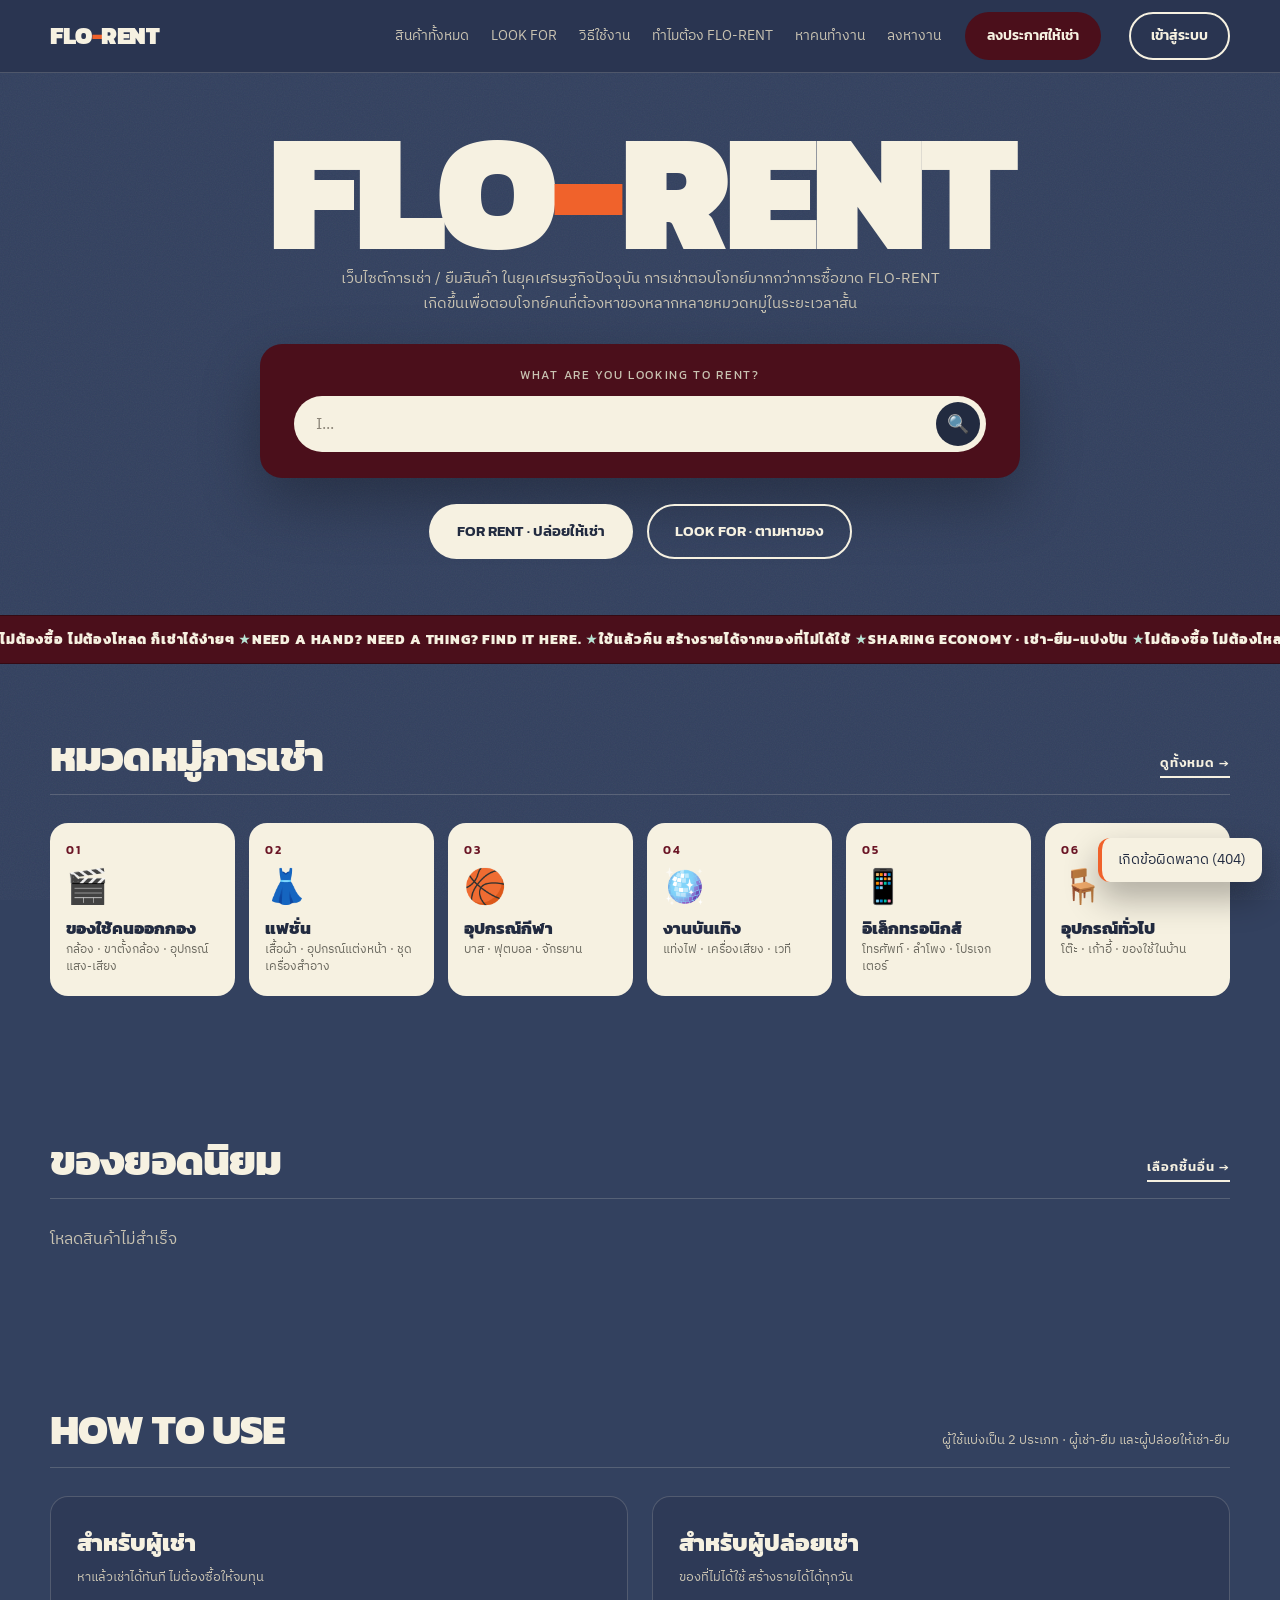
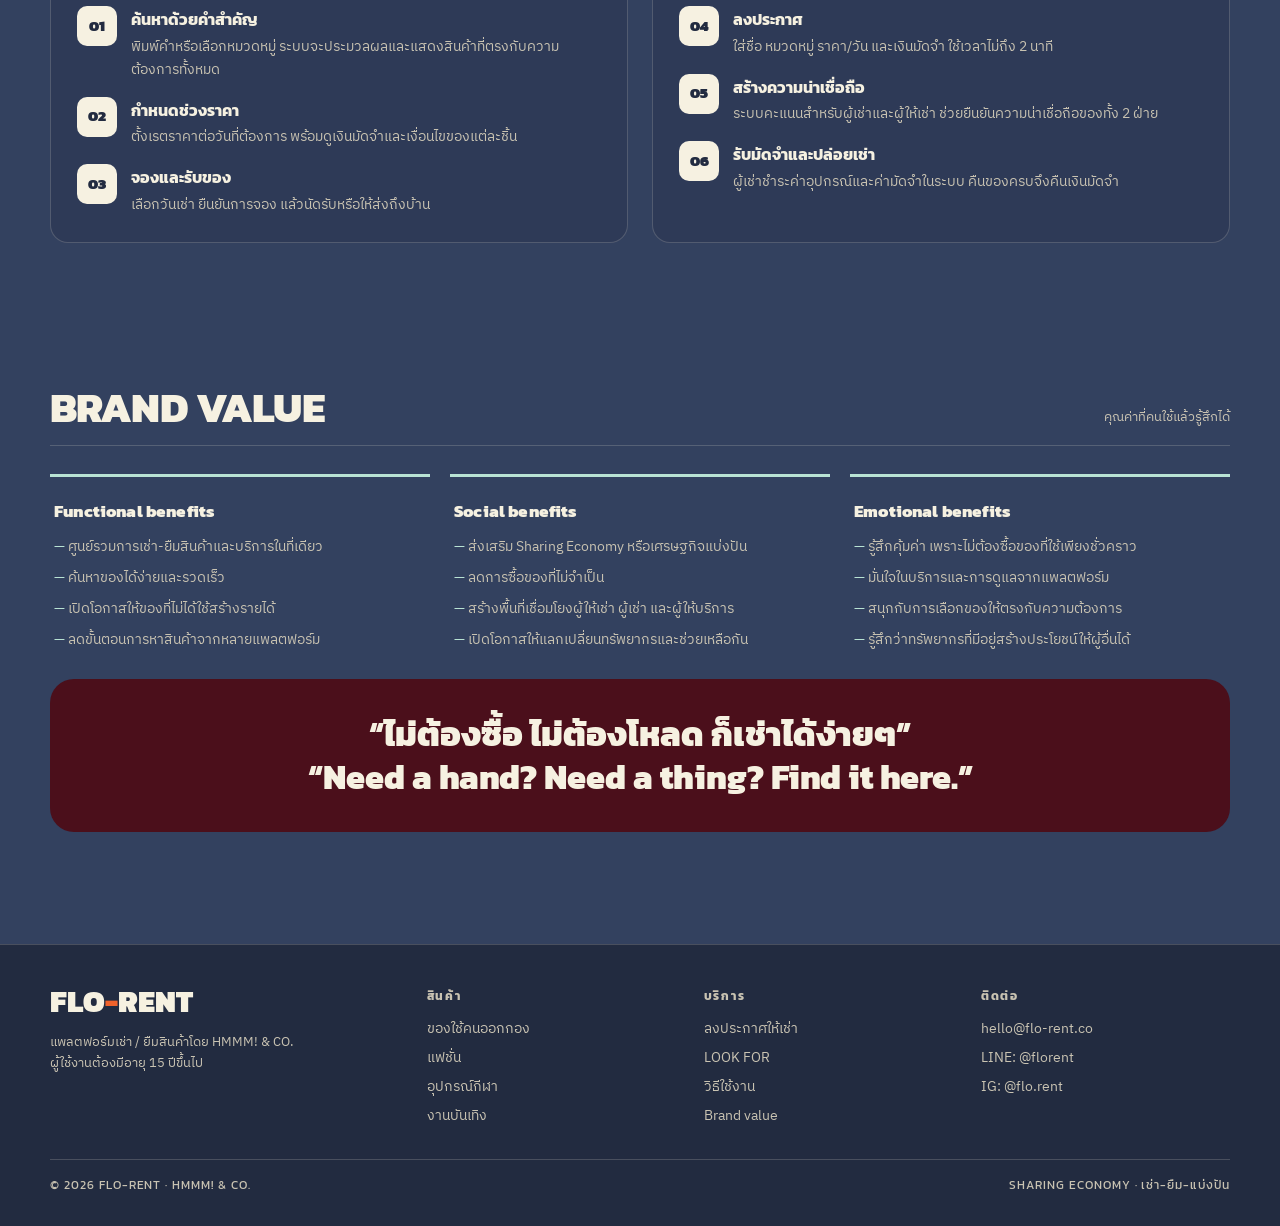
==== commit 6d73120b: "Add freelance hiring pages, product photos and editable categories เพิ่มหน้า "หาคนทำงาน" และ "ลงหางา" ====
--- a/flo-rent-main/flo-rent-web/public/index.html
+++ b/flo-rent-main/flo-rent-web/public/index.html
@@ -147,7 +147,7 @@
         <div>
           <h4>สินค้า</h4>
           <ul>
-            <li><a href="browse.html?cat=crew">ของใช้คอนออกกอง</a></li>
+            <li><a href="browse.html?cat=crew">ของใช้คนออกกอง</a></li>
             <li><a href="browse.html?cat=fashion">แฟชั่น</a></li>
             <li><a href="browse.html?cat=sport">อุปกรณ์กีฬา</a></li>
             <li><a href="browse.html?cat=party">งานบันเทิง</a></li>
--- a/flo-rent-main/flo-rent-web/public/css/style.css
+++ b/flo-rent-main/flo-rent-web/public/css/style.css
@@ -333,6 +333,22 @@
 }
 .thumb-lg { aspect-ratio: 1 / 1; border-radius: 24px; margin-bottom: 24px; }
 .thumb-emoji { font-size: clamp(44px, 6vw, 76px); filter: drop-shadow(0 10px 18px rgba(0, 0, 0, 0.35)); }
+.thumb { overflow: hidden; }
+.thumb-img { position: absolute; inset: 0; width: 100%; height: 100%; object-fit: cover; display: block; }
+
+/* ---------- แกลเลอรีรูปสินค้า ---------- */
+.detail-gallery { display: flex; gap: 10px; flex-wrap: wrap; margin: -10px 0 24px; }
+.gallery-thumb { width: 78px; height: 78px; padding: 0; border: 2px solid transparent; border-radius: 14px; overflow: hidden; background: var(--ink-2); cursor: pointer; }
+.gallery-thumb img { width: 100%; height: 100%; object-fit: cover; display: block; }
+.gallery-thumb.is-active { border-color: var(--maroon); }
+
+/* ---------- แนบรูปในหน้าลงประกาศ ---------- */
+.image-preview { display: flex; gap: 10px; flex-wrap: wrap; }
+.image-item { position: relative; width: 104px; height: 104px; margin: 0; border-radius: 14px; overflow: hidden; background: var(--ink-2); }
+.image-item img { width: 100%; height: 100%; object-fit: cover; display: block; }
+.image-remove { position: absolute; top: 6px; right: 6px; width: 24px; height: 24px; display: grid; place-items: center; border: 0; border-radius: 50%; background: rgba(20, 18, 14, 0.72); color: #fff; font-size: 15px; line-height: 1; cursor: pointer; }
+.image-remove:hover { background: var(--maroon); }
+.field input[type="file"] { color: var(--cream); font-size: 13px; }
 .thumb .chip { position: absolute; top: 10px; left: 10px; }
 .thumb-crew    { background: linear-gradient(150deg, #2b3a55, #556b8f); }
 .thumb-fashion { background: linear-gradient(150deg, #4b0f1b, #8c3340); }
@@ -979,3 +995,54 @@
 .tx-in { color: #1f6b4d; font-weight: 700; white-space: nowrap; }
 .tx-out { color: var(--maroon-2); font-weight: 700; white-space: nowrap; }
 @media (max-width: 900px) { .wallet-grid { grid-template-columns: 1fr; } }
+
+/* ---------- หาคนทำงาน / ลงหางาน ---------- */
+.worker-grid { display: grid; grid-template-columns: repeat(3, minmax(0, 1fr)); gap: 20px; margin: 6px 0 10px; }
+.worker-card {
+  background: var(--cream);
+  color: var(--ink-3);
+  border-radius: var(--radius);
+  padding: 20px;
+  display: grid;
+  gap: 6px;
+  align-content: start;
+  transition: transform 0.18s ease, box-shadow 0.18s ease;
+}
+.worker-card:hover { transform: translateY(-4px); box-shadow: 0 20px 40px rgba(0, 0, 0, 0.3); }
+.worker-emoji { font-size: 34px; line-height: 1; }
+.worker-name { font-size: 16.5px; margin: 2px 0 0; line-height: 1.35; }
+.worker-card .item-meta { color: #6c6a60; }
+.worker-card .item-fine { color: #7d7a6f; }
+.worker-rate { margin: 8px 0 0; display: flex; align-items: baseline; gap: 4px; }
+.worker-rate strong { font-family: var(--display); font-size: 24px; letter-spacing: -0.01em; }
+.worker-rate span { font-size: 12px; color: #6c6a60; }
+.worker-bio { font-size: 13px; line-height: 1.6; color: #4a473d; margin: 2px 0 4px; }
+.worker-card .btn { justify-self: start; margin-top: 8px; }
+
+.job-list { display: grid; gap: 14px; }
+.job-card {
+  background: var(--cream);
+  color: var(--ink-3);
+  border-radius: var(--radius);
+  padding: 18px 20px;
+  display: flex;
+  gap: 18px;
+  justify-content: space-between;
+  align-items: flex-start;
+}
+.job-main { min-width: 0; }
+.job-title { font-size: 16.5px; margin: 0 0 4px; }
+.job-card .item-meta { color: #6c6a60; }
+.job-card .item-fine { color: #7d7a6f; }
+.job-desc { font-size: 13px; line-height: 1.6; color: #4a473d; margin: 6px 0; }
+.job-side { display: grid; gap: 4px; justify-items: end; text-align: right; flex: 0 0 auto; }
+.job-side .btn { margin-top: 6px; }
+
+@media (max-width: 1000px) {
+  .worker-grid { grid-template-columns: repeat(2, minmax(0, 1fr)); }
+}
+@media (max-width: 680px) {
+  .worker-grid { grid-template-columns: 1fr; }
+  .job-card { flex-direction: column; }
+  .job-side { justify-items: start; text-align: left; }
+}
